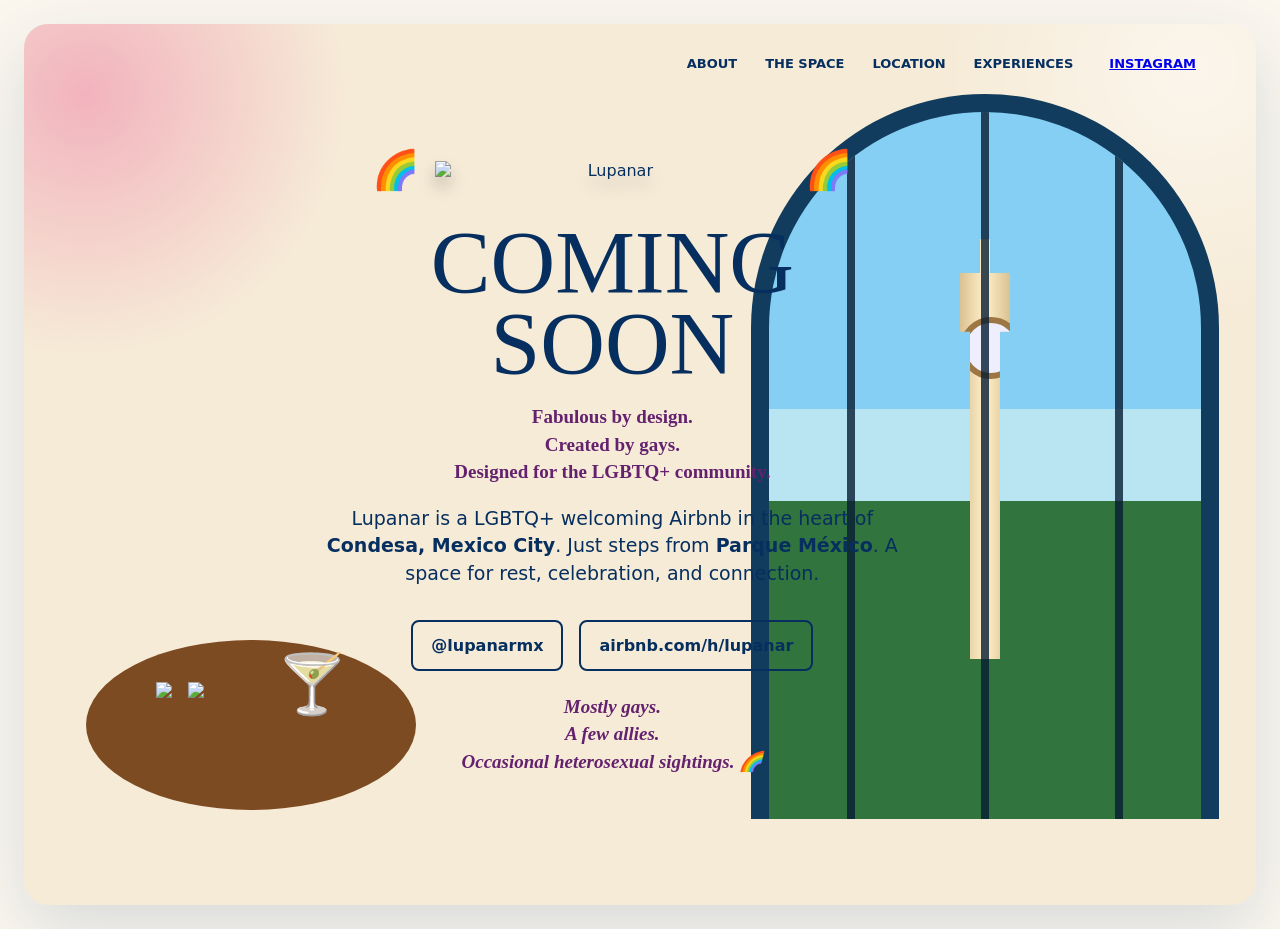
==== desktop.html @ e80e880b "Add files via upload" ====
<!doctype html><html lang="en"><head><meta charset="utf-8"><meta name="viewport" content="width=device-width,initial-scale=1"><title>Lupanar — Coming Soon</title><meta name="description" content="Lupanar is a LGBTQ+ welcoming Airbnb in Condesa, Mexico City. Just steps from Parque México."><link rel="stylesheet" href="styles.css"></head><body class="force-desktop"><main class="page"><section class="hero"><nav><div class="menu">☰</div><div class="links"><a>About</a><a>The Space</a><a>Location</a><a>Experiences</a></div><div><a href="https://www.instagram.com/lupanarmx/">Instagram</a></div></nav><section class="copy"><div class="brand"><span class="leaf">🌈</span><img src="assets/lupanar-plaque.jpeg" alt="Lupanar"><span class="leaf">🌈</span></div><h1>Coming Soon</h1><p class="tag">Fabulous by design.<br>Created by gays.<br>Designed for the LGBTQ+ community.</p><p>Lupanar is a LGBTQ+ welcoming Airbnb in the heart of <b>Condesa, Mexico City</b>. Just steps from <b>Parque México</b>. A space for rest, celebration, and connection.</p><div class="buttons"><a href="https://www.instagram.com/lupanarmx/">@lupanarmx</a><a href="https://www.airbnb.com/h/lupanar">airbnb.com/h/lupanar</a></div><p class="joke">Mostly gays.<br>A few allies.<br>Occasional heterosexual sightings. 🌈</p></section><aside class="arch"><div class="tower"><div></div></div></aside><div class="table"><img src="assets/coaster-bora.svg"><img src="assets/coaster-normal.svg"><div class="margarita">🍸</div></div><footer class="desktop-border"></footer><footer class="mobile-border"><img src="assets/tile-normal.svg"><img src="assets/tile-normal.svg"><img src="assets/tile-bora.svg"><img src="assets/tile-normal.svg"><img src="assets/tile-normal.svg"></footer></section></main></body></html>
---- styles.css ----
*{box-sizing:border-box}body{margin:0;background:#fbf7ef;color:#062f5f;font-family:Inter,system-ui,sans-serif;padding:24px}.hero{position:relative;min-height:860px;overflow:hidden;border-radius:24px;background:#f6ebd7;box-shadow:0 24px 70px #062f5f25}.hero:before{content:"";position:absolute;inset:0;background:radial-gradient(circle at 5% 8%,#e9388650,transparent 260px),radial-gradient(circle at 95% 5%,#fff8,transparent 250px)}nav{position:relative;z-index:2;display:flex;justify-content:flex-end;gap:36px;padding:32px 60px;font-weight:800;text-transform:uppercase;font-size:13px}.links{display:flex;gap:28px}.menu{display:none}.copy{position:relative;z-index:2;width:min(610px,48vw);margin:45px 0 130px 23%;text-align:center}.brand{display:flex;align-items:center;justify-content:center;gap:16px}.brand img{width:360px;max-width:58%;filter:drop-shadow(0 10px 8px #0003)}.leaf{font-size:38px}h1{font:500 clamp(64px,7vw,106px)/.9 Georgia,serif;text-transform:uppercase;margin:30px 0 20px}.tag{font:700 28px/1.25 Georgia,serif;color:#64216e}.copy p{font-size:19px;line-height:1.45}.buttons{display:flex;gap:16px;justify-content:center;flex-wrap:wrap;margin:32px 0 22px}.buttons a{border:2px solid currentColor;border-radius:8px;padding:14px 18px;text-decoration:none;color:inherit;font-weight:800}.joke{font:italic 700 22px/1.3 "Bradley Hand","Segoe Print",cursive;color:#64216e}.arch{position:absolute;right:3%;top:70px;bottom:86px;width:min(500px,38%);border:18px solid #123c5d;border-bottom:0;border-radius:999px 999px 0 0;background:linear-gradient(#85cef4 0 42%,#b9e4f2 42% 55%,#32743d 55%);overflow:hidden}.arch:after{content:"";position:absolute;inset:0;background:repeating-linear-gradient(90deg,transparent 0 18%,#061c32cc 18% 20%,transparent 20% 31%)}.tower{position:absolute;left:50%;top:18%;transform:translateX(-50%);width:100px;height:420px;background:linear-gradient(90deg,#b7925a,#fff0ca,#b7925a);clip-path:polygon(45% 0,55% 0,55% 8%,75% 8%,75% 22%,65% 22%,65% 100%,35% 100%,35% 22%,25% 22%,25% 8%,45% 8%)}.tower:after{content:"";position:absolute;left:25px;top:78px;width:50px;height:50px;border-radius:50%;background:#eef;border:6px solid #9d7743}.table{position:absolute;left:5%;bottom:95px;width:330px;height:170px;border-radius:50%;background:#7d4b22}.table img{position:relative;width:82px;top:42px;left:70px;margin-right:16px}.margarita{position:absolute;left:190px;top:10px;font-size:58px}.desktop-border{position:absolute;left:0;right:0;bottom:0;height:84px;background:url(assets/tile-normal.svg) left bottom/84px 84px repeat-x}.mobile-border{display:none}@media(max-width:760px){body{padding:0}.hero{border-radius:0;min-height:auto}.links{display:none}.menu{display:block}nav{padding:22px;justify-content:space-between}.copy{width:calc(100% - 40px);margin:25px auto 0}.brand img{width:260px}.leaf{font-size:28px}h1{font-size:56px}.tag{font-size:22px}.copy p{font-size:16px}.buttons{flex-direction:column}.arch{position:relative;right:auto;top:auto;bottom:auto;width:92%;height:390px;margin:25px auto 0;border-width:14px;border-bottom:0}.table,.desktop-border{display:none}.mobile-border{display:grid;grid-template-columns:repeat(5,1fr);height:86px}.mobile-border img{width:100%;height:100%;object-fit:cover}.joke{font-size:19px}}body.force-desktop{min-width:1100px}body.force-mobile{padding:0;max-width:430px;margin:auto}body.force-mobile .hero{border-radius:0;min-height:auto}body.force-mobile .links{display:none}body.force-mobile .menu{display:block}body.force-mobile nav{padding:22px;justify-content:space-between}body.force-mobile .copy{width:calc(100% - 40px);margin:25px auto 0}body.force-mobile .brand img{width:260px}body.force-mobile .leaf{font-size:28px}body.force-mobile h1{font-size:56px}body.force-mobile .tag{font-size:22px}body.force-mobile .copy p{font-size:16px}body.force-mobile .buttons{flex-direction:column}body.force-mobile .arch{position:relative;right:auto;top:auto;bottom:auto;width:92%;height:390px;margin:25px auto 0;border-width:14px;border-bottom:0}body.force-mobile .table,body.force-mobile .desktop-border{display:none}body.force-mobile .mobile-border{display:grid;grid-template-columns:repeat(5,1fr);height:86px}body.force-mobile .mobile-border img{width:100%;height:100%;object-fit:cover}
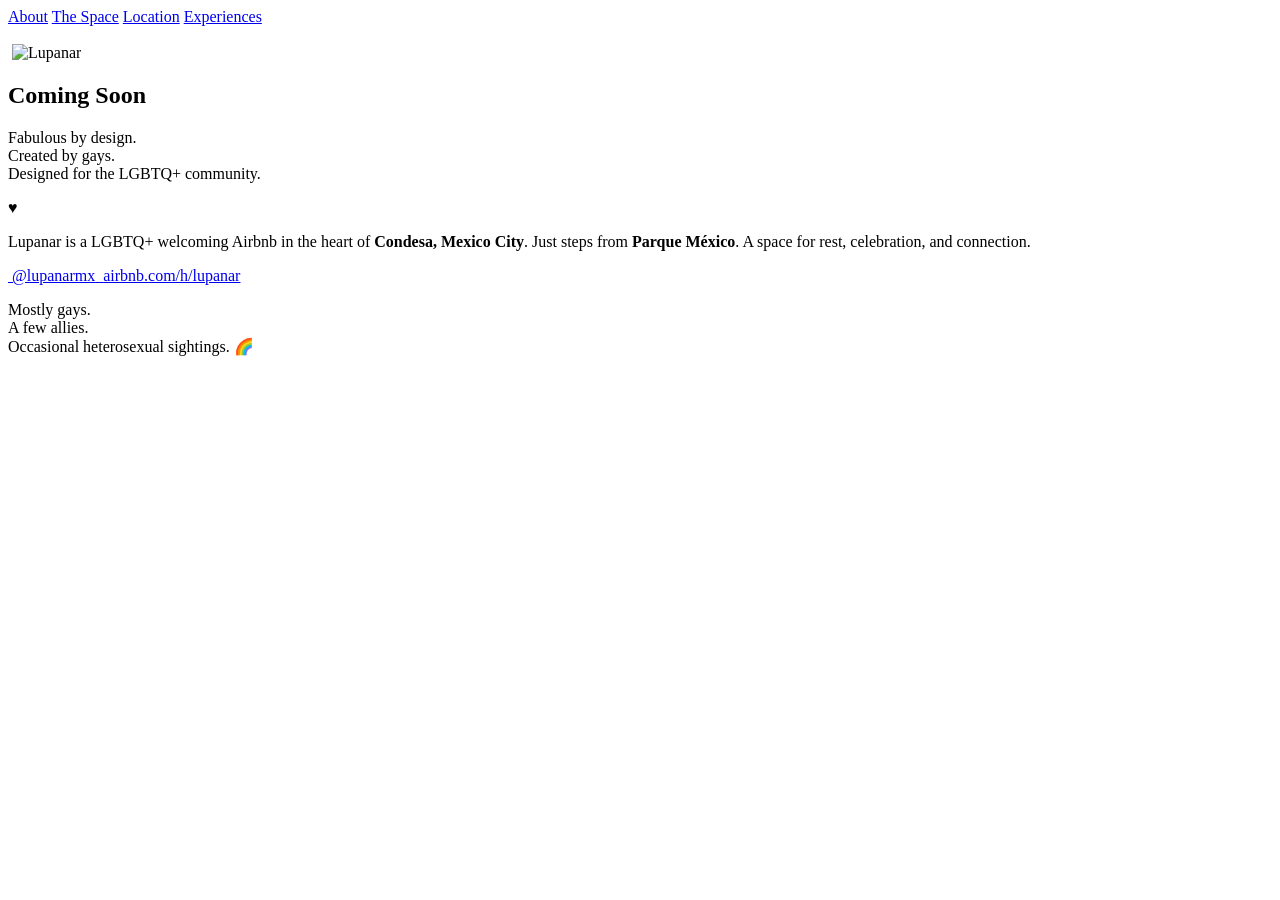
==== commit e237f27e: "Add files via upload" ====
--- a/desktop.html
+++ b/desktop.html
@@ -1 +1,86 @@
-<!doctype html><html lang="en"><head><meta charset="utf-8"><meta name="viewport" content="width=device-width,initial-scale=1"><title>Lupanar — Coming Soon</title><meta name="description" content="Lupanar is a LGBTQ+ welcoming Airbnb in Condesa, Mexico City. Just steps from Parque México."><link rel="stylesheet" href="styles.css"></head><body class="force-desktop"><main class="page"><section class="hero"><nav><div class="menu">☰</div><div class="links"><a>About</a><a>The Space</a><a>Location</a><a>Experiences</a></div><div><a href="https://www.instagram.com/lupanarmx/">Instagram</a></div></nav><section class="copy"><div class="brand"><span class="leaf">🌈</span><img src="assets/lupanar-plaque.jpeg" alt="Lupanar"><span class="leaf">🌈</span></div><h1>Coming Soon</h1><p class="tag">Fabulous by design.<br>Created by gays.<br>Designed for the LGBTQ+ community.</p><p>Lupanar is a LGBTQ+ welcoming Airbnb in the heart of <b>Condesa, Mexico City</b>. Just steps from <b>Parque México</b>. A space for rest, celebration, and connection.</p><div class="buttons"><a href="https://www.instagram.com/lupanarmx/">@lupanarmx</a><a href="https://www.airbnb.com/h/lupanar">airbnb.com/h/lupanar</a></div><p class="joke">Mostly gays.<br>A few allies.<br>Occasional heterosexual sightings. 🌈</p></section><aside class="arch"><div class="tower"><div></div></div></aside><div class="table"><img src="assets/coaster-bora.svg"><img src="assets/coaster-normal.svg"><div class="margarita">🍸</div></div><footer class="desktop-border"></footer><footer class="mobile-border"><img src="assets/tile-normal.svg"><img src="assets/tile-normal.svg"><img src="assets/tile-bora.svg"><img src="assets/tile-normal.svg"><img src="assets/tile-normal.svg"></footer></section></main></body></html>
+<!doctype html>
+<html lang="en">
+<head>
+  <meta charset="utf-8">
+  <meta name="viewport" content="width=device-width, initial-scale=1, viewport-fit=cover">
+  <title>Lupanar — Desktop Preview</title>
+  <meta name="description" content="Lupanar is a LGBTQ+ welcoming Airbnb in the heart of Condesa, Mexico City. Just steps from Parque México.">
+  <meta name="theme-color" content="#f6ebd7">
+  <link rel="icon" type="image/png" href="assets/plaque/favicon.png">
+  <link rel="apple-touch-icon" href="assets/plaque/apple-touch-icon.png">
+  <link rel="stylesheet" href="css/styles.css">
+</head>
+<body class="force-desktop">
+  <main class="site-shell">
+    <section class="hero">
+      <div class="bougainvillea" aria-hidden="true"></div>
+
+      <nav class="top-nav" aria-label="Primary">
+        <div class="hamburger" aria-hidden="true"><span></span><span></span><span></span></div>
+        <div class="text-links">
+          <a href="#about">About</a>
+          <a href="#space">The Space</a>
+          <a href="#location">Location</a>
+          <a href="#experiences">Experiences</a>
+        </div>
+        <div class="icon-links">
+          <a href="https://www.instagram.com/lupanarmx/" rel="noopener" aria-label="Instagram">
+            <img class="icon" src="assets/social/instagram.png" alt="">
+          </a>
+        </div>
+      </nav>
+
+      <div class="content">
+        <div class="brand-row">
+          <img class="leaf" src="assets/decor/rainbow-leaf-left.png" alt="">
+          <img class="plaque" src="assets/plaque/lupanar-plaque.webp" alt="Lupanar">
+          <img class="leaf" src="assets/decor/rainbow-leaf-right.png" alt="">
+        </div>
+
+        <h1>Coming Soon</h1>
+        <div class="divider" aria-hidden="true"></div>
+
+        <p class="tagline">Fabulous by design.<br>Created by gays.<br>Designed for the LGBTQ+ community.</p>
+        <div class="heart" aria-hidden="true">♥</div>
+
+        <p id="about" class="description">
+          Lupanar is a LGBTQ+ welcoming Airbnb in the heart of
+          <strong>Condesa, Mexico City</strong>. Just steps from
+          <strong>Parque México</strong>. A space for rest, celebration,
+          and connection.
+        </p>
+
+        <div class="cta-row">
+          <a class="cta instagram" href="https://www.instagram.com/lupanarmx/" rel="noopener">
+            <img src="assets/social/instagram.png" alt="">
+            <span>@lupanarmx</span>
+          </a>
+          <a class="cta airbnb" href="https://www.airbnb.com/h/lupanar" rel="noopener">
+            <img src="assets/social/airbnb.png" alt="">
+            <span>airbnb.com/h/lupanar</span>
+          </a>
+        </div>
+
+        <p class="joke">Mostly gays.<br>A few allies.<br>Occasional heterosexual sightings. 🌈</p>
+      </div>
+
+      <aside class="arch-scene" aria-label="Parque México clock tower">
+        <picture>
+          <source srcset="assets/parque-mexico/arch-clock-tower.webp" type="image/webp">
+          <img src="assets/parque-mexico/arch-clock-tower.png" alt="">
+        </picture>
+      </aside>
+
+      <div class="table-zone" aria-hidden="true">
+        <picture>
+          <source srcset="assets/furniture/table-margarita-bora-coasters.webp" type="image/webp">
+          <img src="assets/furniture/table-margarita-bora-coasters.png" alt="">
+        </picture>
+      </div>
+
+      <footer class="desktop-border" aria-hidden="true"></footer>
+      <footer class="mobile-border" aria-hidden="true"></footer>
+    </section>
+  </main>
+</body>
+</html>
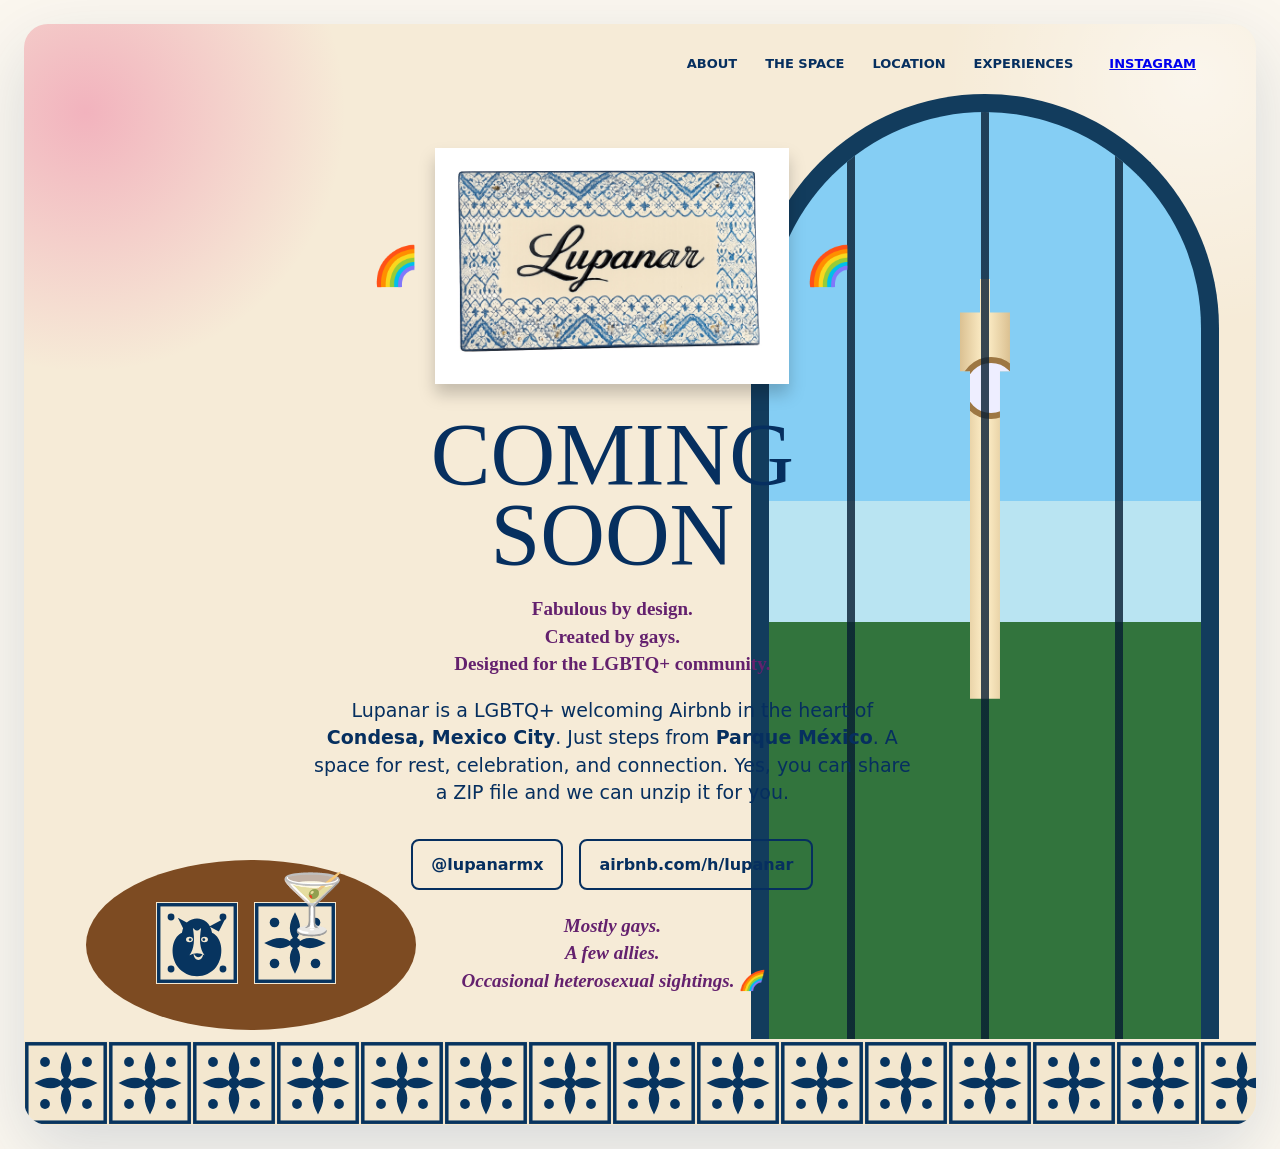
==== commit 6715a418: "Add zip-file support message to landing copy" ====
--- a/desktop.html
+++ b/desktop.html
@@ -1,86 +1 @@
-<!doctype html>
-<html lang="en">
-<head>
-  <meta charset="utf-8">
-  <meta name="viewport" content="width=device-width, initial-scale=1, viewport-fit=cover">
-  <title>Lupanar — Desktop Preview</title>
-  <meta name="description" content="Lupanar is a LGBTQ+ welcoming Airbnb in the heart of Condesa, Mexico City. Just steps from Parque México.">
-  <meta name="theme-color" content="#f6ebd7">
-  <link rel="icon" type="image/png" href="assets/plaque/favicon.png">
-  <link rel="apple-touch-icon" href="assets/plaque/apple-touch-icon.png">
-  <link rel="stylesheet" href="css/styles.css">
-</head>
-<body class="force-desktop">
-  <main class="site-shell">
-    <section class="hero">
-      <div class="bougainvillea" aria-hidden="true"></div>
-
-      <nav class="top-nav" aria-label="Primary">
-        <div class="hamburger" aria-hidden="true"><span></span><span></span><span></span></div>
-        <div class="text-links">
-          <a href="#about">About</a>
-          <a href="#space">The Space</a>
-          <a href="#location">Location</a>
-          <a href="#experiences">Experiences</a>
-        </div>
-        <div class="icon-links">
-          <a href="https://www.instagram.com/lupanarmx/" rel="noopener" aria-label="Instagram">
-            <img class="icon" src="assets/social/instagram.png" alt="">
-          </a>
-        </div>
-      </nav>
-
-      <div class="content">
-        <div class="brand-row">
-          <img class="leaf" src="assets/decor/rainbow-leaf-left.png" alt="">
-          <img class="plaque" src="assets/plaque/lupanar-plaque.webp" alt="Lupanar">
-          <img class="leaf" src="assets/decor/rainbow-leaf-right.png" alt="">
-        </div>
-
-        <h1>Coming Soon</h1>
-        <div class="divider" aria-hidden="true"></div>
-
-        <p class="tagline">Fabulous by design.<br>Created by gays.<br>Designed for the LGBTQ+ community.</p>
-        <div class="heart" aria-hidden="true">♥</div>
-
-        <p id="about" class="description">
-          Lupanar is a LGBTQ+ welcoming Airbnb in the heart of
-          <strong>Condesa, Mexico City</strong>. Just steps from
-          <strong>Parque México</strong>. A space for rest, celebration,
-          and connection.
-        </p>
-
-        <div class="cta-row">
-          <a class="cta instagram" href="https://www.instagram.com/lupanarmx/" rel="noopener">
-            <img src="assets/social/instagram.png" alt="">
-            <span>@lupanarmx</span>
-          </a>
-          <a class="cta airbnb" href="https://www.airbnb.com/h/lupanar" rel="noopener">
-            <img src="assets/social/airbnb.png" alt="">
-            <span>airbnb.com/h/lupanar</span>
-          </a>
-        </div>
-
-        <p class="joke">Mostly gays.<br>A few allies.<br>Occasional heterosexual sightings. 🌈</p>
-      </div>
-
-      <aside class="arch-scene" aria-label="Parque México clock tower">
-        <picture>
-          <source srcset="assets/parque-mexico/arch-clock-tower.webp" type="image/webp">
-          <img src="assets/parque-mexico/arch-clock-tower.png" alt="">
-        </picture>
-      </aside>
-
-      <div class="table-zone" aria-hidden="true">
-        <picture>
-          <source srcset="assets/furniture/table-margarita-bora-coasters.webp" type="image/webp">
-          <img src="assets/furniture/table-margarita-bora-coasters.png" alt="">
-        </picture>
-      </div>
-
-      <footer class="desktop-border" aria-hidden="true"></footer>
-      <footer class="mobile-border" aria-hidden="true"></footer>
-    </section>
-  </main>
-</body>
-</html>
+<!doctype html><html lang="en"><head><meta charset="utf-8"><meta name="viewport" content="width=device-width,initial-scale=1"><title>Lupanar — Coming Soon</title><meta name="description" content="Lupanar is a LGBTQ+ welcoming Airbnb in Condesa, Mexico City. Just steps from Parque México."><link rel="stylesheet" href="styles.css"></head><body class="force-desktop"><main class="page"><section class="hero"><nav><div class="menu">☰</div><div class="links"><a>About</a><a>The Space</a><a>Location</a><a>Experiences</a></div><div><a href="https://www.instagram.com/lupanarmx/">Instagram</a></div></nav><section class="copy"><div class="brand"><span class="leaf">🌈</span><img src="assets/lupanar-plaque.jpeg" alt="Lupanar"><span class="leaf">🌈</span></div><h1>Coming Soon</h1><p class="tag">Fabulous by design.<br>Created by gays.<br>Designed for the LGBTQ+ community.</p><p>Lupanar is a LGBTQ+ welcoming Airbnb in the heart of <b>Condesa, Mexico City</b>. Just steps from <b>Parque México</b>. A space for rest, celebration, and connection. Yes, you can share a ZIP file and we can unzip it for you.</p><div class="buttons"><a href="https://www.instagram.com/lupanarmx/">@lupanarmx</a><a href="https://www.airbnb.com/h/lupanar">airbnb.com/h/lupanar</a></div><p class="joke">Mostly gays.<br>A few allies.<br>Occasional heterosexual sightings. 🌈</p></section><aside class="arch"><div class="tower"><div></div></div></aside><div class="table"><img src="assets/coaster-bora.svg"><img src="assets/coaster-normal.svg"><div class="margarita">🍸</div></div><footer class="desktop-border"></footer><footer class="mobile-border"><img src="assets/tile-normal.svg"><img src="assets/tile-normal.svg"><img src="assets/tile-bora.svg"><img src="assets/tile-normal.svg"><img src="assets/tile-normal.svg"></footer></section></main></body></html>
--- a/styles.css
+++ b/styles.css
@@ -0,0 +1 @@
+*{box-sizing:border-box}body{margin:0;background:#fbf7ef;color:#062f5f;font-family:Inter,system-ui,sans-serif;padding:24px}.hero{position:relative;min-height:860px;overflow:hidden;border-radius:24px;background:#f6ebd7;box-shadow:0 24px 70px #062f5f25}.hero:before{content:"";position:absolute;inset:0;background:radial-gradient(circle at 5% 8%,#e9388650,transparent 260px),radial-gradient(circle at 95% 5%,#fff8,transparent 250px)}nav{position:relative;z-index:2;display:flex;justify-content:flex-end;gap:36px;padding:32px 60px;font-weight:800;text-transform:uppercase;font-size:13px}.links{display:flex;gap:28px}.menu{display:none}.copy{position:relative;z-index:2;width:min(610px,48vw);margin:45px 0 130px 23%;text-align:center}.brand{display:flex;align-items:center;justify-content:center;gap:16px}.brand img{width:360px;max-width:58%;filter:drop-shadow(0 10px 8px #0003)}.leaf{font-size:38px}h1{font:500 clamp(64px,7vw,106px)/.9 Georgia,serif;text-transform:uppercase;margin:30px 0 20px}.tag{font:700 28px/1.25 Georgia,serif;color:#64216e}.copy p{font-size:19px;line-height:1.45}.buttons{display:flex;gap:16px;justify-content:center;flex-wrap:wrap;margin:32px 0 22px}.buttons a{border:2px solid currentColor;border-radius:8px;padding:14px 18px;text-decoration:none;color:inherit;font-weight:800}.joke{font:italic 700 22px/1.3 "Bradley Hand","Segoe Print",cursive;color:#64216e}.arch{position:absolute;right:3%;top:70px;bottom:86px;width:min(500px,38%);border:18px solid #123c5d;border-bottom:0;border-radius:999px 999px 0 0;background:linear-gradient(#85cef4 0 42%,#b9e4f2 42% 55%,#32743d 55%);overflow:hidden}.arch:after{content:"";position:absolute;inset:0;background:repeating-linear-gradient(90deg,transparent 0 18%,#061c32cc 18% 20%,transparent 20% 31%)}.tower{position:absolute;left:50%;top:18%;transform:translateX(-50%);width:100px;height:420px;background:linear-gradient(90deg,#b7925a,#fff0ca,#b7925a);clip-path:polygon(45% 0,55% 0,55% 8%,75% 8%,75% 22%,65% 22%,65% 100%,35% 100%,35% 22%,25% 22%,25% 8%,45% 8%)}.tower:after{content:"";position:absolute;left:25px;top:78px;width:50px;height:50px;border-radius:50%;background:#eef;border:6px solid #9d7743}.table{position:absolute;left:5%;bottom:95px;width:330px;height:170px;border-radius:50%;background:#7d4b22}.table img{position:relative;width:82px;top:42px;left:70px;margin-right:16px}.margarita{position:absolute;left:190px;top:10px;font-size:58px}.desktop-border{position:absolute;left:0;right:0;bottom:0;height:84px;background:url(assets/tile-normal.svg) left bottom/84px 84px repeat-x}.mobile-border{display:none}@media(max-width:760px){body{padding:0}.hero{border-radius:0;min-height:auto}.links{display:none}.menu{display:block}nav{padding:22px;justify-content:space-between}.copy{width:calc(100% - 40px);margin:25px auto 0}.brand img{width:260px}.leaf{font-size:28px}h1{font-size:56px}.tag{font-size:22px}.copy p{font-size:16px}.buttons{flex-direction:column}.arch{position:relative;right:auto;top:auto;bottom:auto;width:92%;height:390px;margin:25px auto 0;border-width:14px;border-bottom:0}.table,.desktop-border{display:none}.mobile-border{display:grid;grid-template-columns:repeat(5,1fr);height:86px}.mobile-border img{width:100%;height:100%;object-fit:cover}.joke{font-size:19px}}body.force-desktop{min-width:1100px}body.force-mobile{padding:0;max-width:430px;margin:auto}body.force-mobile .hero{border-radius:0;min-height:auto}body.force-mobile .links{display:none}body.force-mobile .menu{display:block}body.force-mobile nav{padding:22px;justify-content:space-between}body.force-mobile .copy{width:calc(100% - 40px);margin:25px auto 0}body.force-mobile .brand img{width:260px}body.force-mobile .leaf{font-size:28px}body.force-mobile h1{font-size:56px}body.force-mobile .tag{font-size:22px}body.force-mobile .copy p{font-size:16px}body.force-mobile .buttons{flex-direction:column}body.force-mobile .arch{position:relative;right:auto;top:auto;bottom:auto;width:92%;height:390px;margin:25px auto 0;border-width:14px;border-bottom:0}body.force-mobile .table,body.force-mobile .desktop-border{display:none}body.force-mobile .mobile-border{display:grid;grid-template-columns:repeat(5,1fr);height:86px}body.force-mobile .mobile-border img{width:100%;height:100%;object-fit:cover}
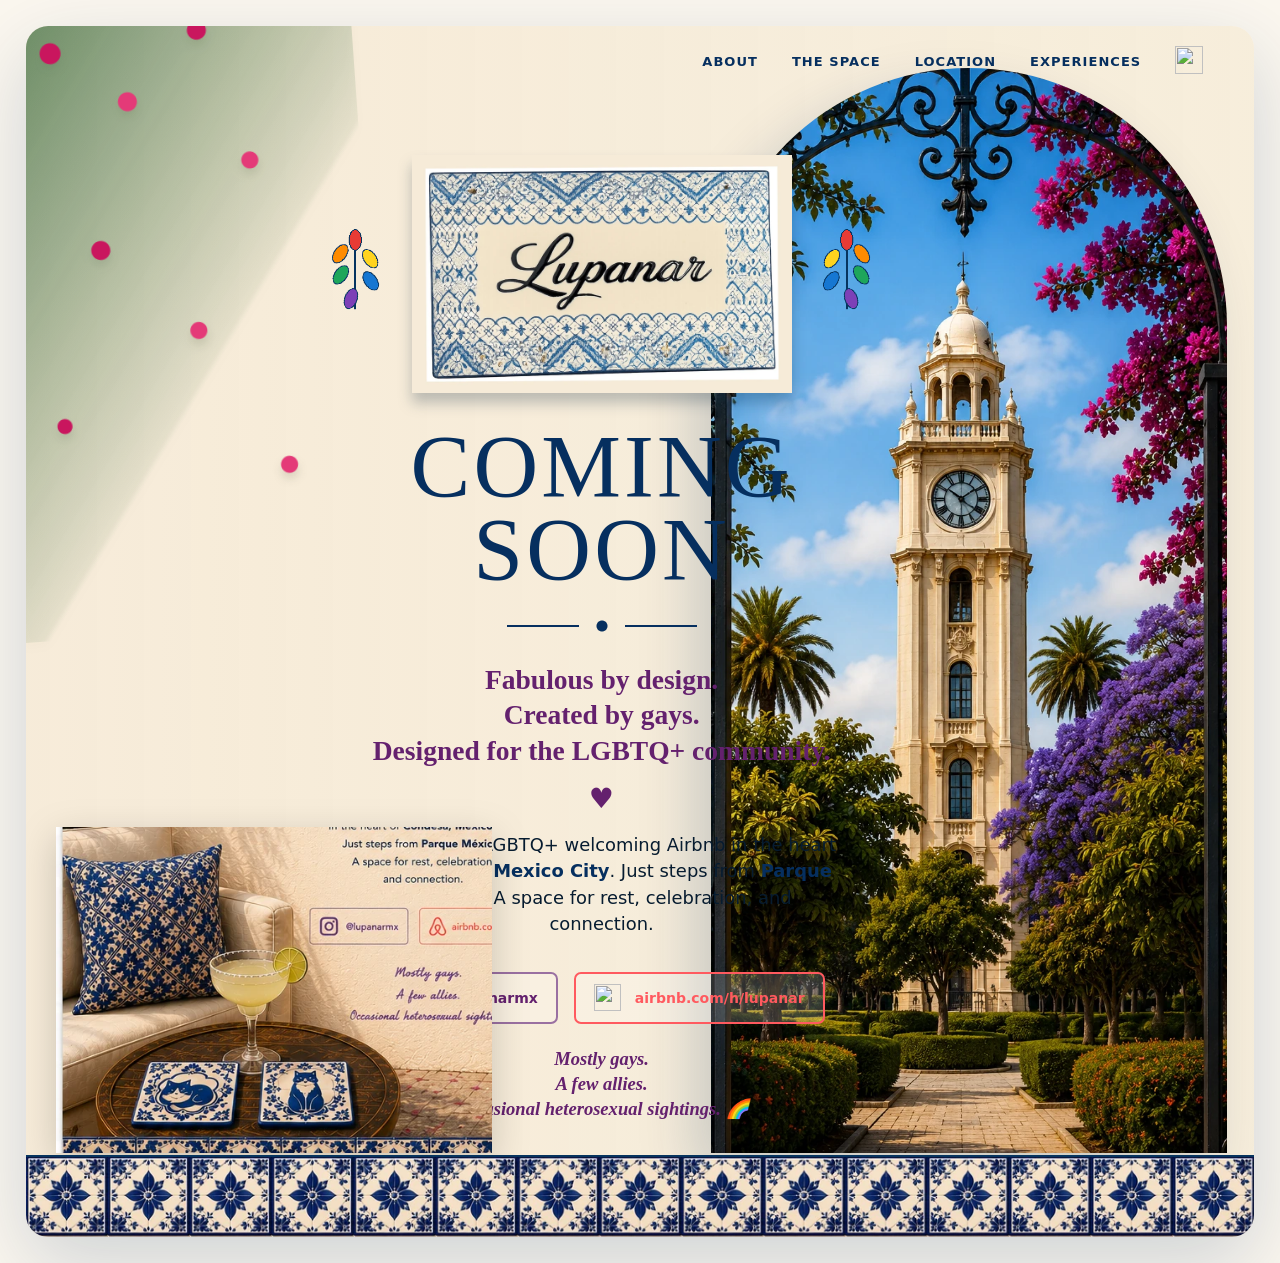
==== commit 65e8d9a2: "Merge pull request #4 from pfischermx/mock" ====
--- a/desktop.html
+++ b/desktop.html
@@ -1 +1,86 @@
-<!doctype html><html lang="en"><head><meta charset="utf-8"><meta name="viewport" content="width=device-width,initial-scale=1"><title>Lupanar — Coming Soon</title><meta name="description" content="Lupanar is a LGBTQ+ welcoming Airbnb in Condesa, Mexico City. Just steps from Parque México."><link rel="stylesheet" href="styles.css"></head><body class="force-desktop"><main class="page"><section class="hero"><nav><div class="menu">☰</div><div class="links"><a>About</a><a>The Space</a><a>Location</a><a>Experiences</a></div><div><a href="https://www.instagram.com/lupanarmx/">Instagram</a></div></nav><section class="copy"><div class="brand"><span class="leaf">🌈</span><img src="assets/lupanar-plaque.jpeg" alt="Lupanar"><span class="leaf">🌈</span></div><h1>Coming Soon</h1><p class="tag">Fabulous by design.<br>Created by gays.<br>Designed for the LGBTQ+ community.</p><p>Lupanar is a LGBTQ+ welcoming Airbnb in the heart of <b>Condesa, Mexico City</b>. Just steps from <b>Parque México</b>. A space for rest, celebration, and connection. Yes, you can share a ZIP file and we can unzip it for you.</p><div class="buttons"><a href="https://www.instagram.com/lupanarmx/">@lupanarmx</a><a href="https://www.airbnb.com/h/lupanar">airbnb.com/h/lupanar</a></div><p class="joke">Mostly gays.<br>A few allies.<br>Occasional heterosexual sightings. 🌈</p></section><aside class="arch"><div class="tower"><div></div></div></aside><div class="table"><img src="assets/coaster-bora.svg"><img src="assets/coaster-normal.svg"><div class="margarita">🍸</div></div><footer class="desktop-border"></footer><footer class="mobile-border"><img src="assets/tile-normal.svg"><img src="assets/tile-normal.svg"><img src="assets/tile-bora.svg"><img src="assets/tile-normal.svg"><img src="assets/tile-normal.svg"></footer></section></main></body></html>
+<!doctype html>
+<html lang="en">
+<head>
+  <meta charset="utf-8">
+  <meta name="viewport" content="width=device-width, initial-scale=1, viewport-fit=cover">
+  <title>Lupanar — Desktop Preview</title>
+  <meta name="description" content="Lupanar is a LGBTQ+ welcoming Airbnb in the heart of Condesa, Mexico City. Just steps from Parque México.">
+  <meta name="theme-color" content="#f6ebd7">
+  <link rel="icon" type="image/png" href="assets/plaque/favicon.png">
+  <link rel="apple-touch-icon" href="assets/plaque/apple-touch-icon.png">
+  <link rel="stylesheet" href="css/styles.css">
+</head>
+<body class="force-desktop">
+  <main class="site-shell">
+    <section class="hero">
+      <div class="bougainvillea" aria-hidden="true"></div>
+
+      <nav class="top-nav" aria-label="Primary">
+        <div class="hamburger" aria-hidden="true"><span></span><span></span><span></span></div>
+        <div class="text-links">
+          <a href="#about">About</a>
+          <a href="#space">The Space</a>
+          <a href="#location">Location</a>
+          <a href="#experiences">Experiences</a>
+        </div>
+        <div class="icon-links">
+          <a href="https://www.instagram.com/lupanarmx/" rel="noopener" aria-label="Instagram">
+            <img class="icon" src="assets/social/instagram.png" alt="">
+          </a>
+        </div>
+      </nav>
+
+      <div class="content">
+        <div class="brand-row">
+          <img class="leaf" src="assets/decor/rainbow-leaf-left.png" alt="">
+          <img class="plaque" src="assets/plaque/lupanar-plaque.webp" alt="Lupanar">
+          <img class="leaf" src="assets/decor/rainbow-leaf-right.png" alt="">
+        </div>
+
+        <h1>Coming Soon</h1>
+        <div class="divider" aria-hidden="true"></div>
+
+        <p class="tagline">Fabulous by design.<br>Created by gays.<br>Designed for the LGBTQ+ community.</p>
+        <div class="heart" aria-hidden="true">♥</div>
+
+        <p id="about" class="description">
+          Lupanar is a LGBTQ+ welcoming Airbnb in the heart of
+          <strong>Condesa, Mexico City</strong>. Just steps from
+          <strong>Parque México</strong>. A space for rest, celebration,
+          and connection.
+        </p>
+
+        <div class="cta-row">
+          <a class="cta instagram" href="https://www.instagram.com/lupanarmx/" rel="noopener">
+            <img src="assets/social/instagram.png" alt="">
+            <span>@lupanarmx</span>
+          </a>
+          <a class="cta airbnb" href="https://www.airbnb.com/h/lupanar" rel="noopener">
+            <img src="assets/social/airbnb.png" alt="">
+            <span>airbnb.com/h/lupanar</span>
+          </a>
+        </div>
+
+        <p class="joke">Mostly gays.<br>A few allies.<br>Occasional heterosexual sightings. 🌈</p>
+      </div>
+
+      <aside class="arch-scene" aria-label="Parque México clock tower">
+        <picture>
+          <source srcset="assets/parque-mexico/arch-clock-tower.webp" type="image/webp">
+          <img src="assets/parque-mexico/arch-clock-tower.png" alt="">
+        </picture>
+      </aside>
+
+      <div class="table-zone" aria-hidden="true">
+        <picture>
+          <source srcset="assets/furniture/table-margarita-bora-coasters.webp" type="image/webp">
+          <img src="assets/furniture/table-margarita-bora-coasters.png" alt="">
+        </picture>
+      </div>
+
+      <footer class="desktop-border" aria-hidden="true"></footer>
+      <footer class="mobile-border" aria-hidden="true"></footer>
+    </section>
+  </main>
+</body>
+</html>
--- a/css/styles.css
+++ b/css/styles.css
@@ -0,0 +1,475 @@
+
+:root {
+  --cream: #f6ebd7;
+  --navy: #062f5f;
+  --plum: #64216e;
+  --airbnb: #ff5a5f;
+  --shadow: 0 26px 80px rgba(6, 47, 95, .18);
+}
+
+* { box-sizing: border-box; }
+
+html { background: #fbf7ef; }
+
+body {
+  margin: 0;
+  min-height: 100dvh;
+  padding: clamp(10px, 2vw, 28px);
+  display: grid;
+  place-items: center;
+  color: var(--navy);
+  font-family: Inter, system-ui, -apple-system, BlinkMacSystemFont, "Segoe UI", sans-serif;
+}
+
+.site-shell { width: min(1480px, 100%); }
+
+.hero {
+  position: relative;
+  min-height: min(900px, calc(100dvh - 32px));
+  overflow: hidden;
+  border-radius: 22px;
+  background:
+    linear-gradient(90deg, rgba(246,235,215,.92), rgba(246,235,215,.82)),
+    url("../assets/decor/stucco-background.webp") center / cover;
+  box-shadow: var(--shadow);
+}
+
+.bougainvillea {
+  position: absolute;
+  left: -2%;
+  top: -5%;
+  width: 30%;
+  height: 55%;
+  z-index: 1;
+  background:
+    radial-gradient(circle at 18% 12%, #c9165e 0 10px, transparent 11px),
+    radial-gradient(circle at 38% 20%, #e43a78 0 9px, transparent 10px),
+    radial-gradient(circle at 58% 10%, #c9165e 0 9px, transparent 10px),
+    radial-gradient(circle at 70% 30%, #e43a78 0 8px, transparent 9px),
+    radial-gradient(circle at 28% 42%, #c9165e 0 9px, transparent 10px),
+    radial-gradient(circle at 53% 55%, #e43a78 0 8px, transparent 9px),
+    radial-gradient(circle at 15% 68%, #c9165e 0 7px, transparent 8px),
+    radial-gradient(circle at 75% 76%, #e43a78 0 8px, transparent 9px),
+    linear-gradient(125deg, rgba(38,96,45,.72), rgba(38,96,45,.08) 58%, transparent 59%);
+  filter: drop-shadow(0 6px 5px rgba(50,50,30,.15));
+  transform: rotate(-4deg);
+}
+
+.top-nav {
+  position: relative;
+  z-index: 20;
+  height: 72px;
+  display: flex;
+  justify-content: flex-end;
+  align-items: center;
+  gap: 34px;
+  padding: 0 clamp(32px, 4vw, 72px);
+  font-size: 13px;
+  font-weight: 900;
+  text-transform: uppercase;
+  letter-spacing: .08em;
+}
+
+.text-links, .icon-links {
+  display: flex;
+  align-items: center;
+  gap: 34px;
+}
+
+.top-nav a {
+  color: var(--navy);
+  text-decoration: none;
+}
+
+.hamburger { display: none; }
+
+.icon {
+  width: 28px;
+  height: 28px;
+}
+
+.content {
+  position: relative;
+  z-index: 12;
+  width: min(650px, 50vw);
+  margin-left: clamp(230px, 20vw, 350px);
+  margin-top: clamp(38px, 4.5vw, 72px);
+  text-align: center;
+}
+
+.brand-row {
+  display: grid;
+  grid-template-columns: 76px minmax(300px, 380px) 76px;
+  justify-content: center;
+  align-items: center;
+  gap: 18px;
+  margin-bottom: 32px;
+}
+
+.plaque {
+  width: min(380px, 100%);
+  filter: drop-shadow(0 10px 7px rgba(8,35,60,.25));
+}
+
+.leaf { width: 74px; }
+
+h1 {
+  margin: 0;
+  color: var(--navy);
+  font: 500 clamp(64px, 7vw, 106px)/.92 Georgia, "Times New Roman", serif;
+  text-transform: uppercase;
+  letter-spacing: .035em;
+}
+
+.divider {
+  width: 190px;
+  height: 24px;
+  margin: 24px auto;
+  background:
+    radial-gradient(circle, var(--navy) 0 5px, transparent 6px) center / 24px 24px no-repeat,
+    linear-gradient(var(--navy), var(--navy)) left 50% / 72px 2px no-repeat,
+    linear-gradient(var(--navy), var(--navy)) right 50% / 72px 2px no-repeat;
+}
+
+.tagline {
+  margin: 0 auto;
+  color: var(--plum);
+  font: 700 clamp(21px, 2.15vw, 31px)/1.28 Georgia, "Times New Roman", serif;
+}
+
+.heart {
+  color: var(--plum);
+  font-size: 28px;
+  margin: 14px 0 17px;
+}
+
+.description {
+  margin: 0 auto;
+  width: min(480px, 100%);
+  color: #071c30;
+  font-size: clamp(16px, 1.4vw, 20px);
+  line-height: 1.48;
+}
+
+.description strong { color: var(--navy); }
+
+.cta-row {
+  display: flex;
+  justify-content: center;
+  gap: 16px;
+  margin: 34px auto 22px;
+  flex-wrap: wrap;
+}
+
+.cta {
+  display: inline-flex;
+  gap: 14px;
+  align-items: center;
+  justify-content: center;
+  min-width: 172px;
+  min-height: 52px;
+  padding: 0 18px;
+  border-radius: 7px;
+  text-decoration: none;
+  font-weight: 800;
+  font-size: 14px;
+  background: rgba(255,255,255,.18);
+}
+
+.cta.instagram {
+  color: var(--plum);
+  border: 2px solid #9a70a1;
+}
+
+.cta.airbnb {
+  color: var(--airbnb);
+  border: 2px solid var(--airbnb);
+}
+
+.cta img {
+  width: 27px;
+  height: 27px;
+}
+
+.joke {
+  margin: 0 auto 116px;
+  color: var(--plum);
+  font: italic 700 clamp(17px, 1.45vw, 22px)/1.35 "Bradley Hand", "Segoe Print", "Comic Sans MS", cursive;
+}
+
+.arch-scene {
+  position: absolute;
+  z-index: 5;
+  top: 42px;
+  right: 2.2%;
+  bottom: 84px;
+  width: min(540px, 42%);
+  border-radius: 999px 999px 0 0;
+  overflow: hidden;
+  box-shadow: -18px 24px 55px rgba(6,47,95,.18);
+}
+
+.arch-scene img {
+  width: 100%;
+  height: 100%;
+  object-fit: cover;
+  display: block;
+}
+
+/* This is a single image asset for table + margarita + Bora coasters */
+.table-zone {
+  position: absolute;
+  left: 2.5%;
+  bottom: 84px;
+  width: min(520px, 34vw);
+  height: auto;
+  z-index: 15;
+}
+
+.table-zone img {
+  width: 100%;
+  height: auto;
+  display: block;
+  filter: drop-shadow(0 10px 18px rgba(0,0,0,.18));
+}
+
+.desktop-border {
+  position: absolute;
+  z-index: 30;
+  left: 0;
+  right: 0;
+  bottom: 0;
+  height: 82px;
+  background: url("../assets/decor/talavera-border-desktop.webp") left bottom / auto 82px repeat-x;
+  border-top: 2px solid #07345f;
+}
+
+.mobile-border { display: none; }
+
+body.force-desktop {
+  min-width: 1160px;
+}
+
+@media (max-width: 760px) {
+  body {
+    display: block;
+    padding: 0;
+  }
+
+  .site-shell {
+    max-width: 430px;
+    margin: 0 auto;
+  }
+
+  .hero {
+    border-radius: 0;
+    min-height: 100dvh;
+  }
+
+  .bougainvillea {
+    width: 62%;
+    height: 28%;
+    left: -20%;
+    top: -4%;
+  }
+
+  .top-nav {
+    height: 74px;
+    padding: max(14px, env(safe-area-inset-top)) 22px 0;
+    justify-content: space-between;
+  }
+
+  .text-links { display: none; }
+
+  .hamburger {
+    display: flex;
+    flex-direction: column;
+    gap: 5px;
+  }
+
+  .hamburger span {
+    width: 28px;
+    height: 3px;
+    background: var(--navy);
+    border-radius: 3px;
+  }
+
+  .icon-links { gap: 18px; }
+
+  .content {
+    width: min(100% - 40px, 380px);
+    margin: 30px auto 0;
+  }
+
+  .brand-row {
+    grid-template-columns: 42px minmax(210px, 270px) 42px;
+    gap: 8px;
+    margin-bottom: 30px;
+  }
+
+  .plaque { width: min(270px, 66vw); }
+
+  .leaf { width: 42px; }
+
+  h1 {
+    font-size: clamp(43px, 15vw, 64px);
+    line-height: .96;
+  }
+
+  .divider {
+    margin: 18px auto;
+    width: 150px;
+  }
+
+  .tagline { font-size: 22px; }
+
+  .description {
+    font-size: 16px;
+    width: min(320px, 100%);
+  }
+
+  .cta-row {
+    flex-direction: column;
+    width: min(320px, 100%);
+    margin-top: 28px;
+  }
+
+  .cta {
+    width: 100%;
+    min-height: 48px;
+  }
+
+  .joke {
+    margin-bottom: 30px;
+    font-size: 19px;
+  }
+
+  .arch-scene {
+    position: relative;
+    inset: auto;
+    width: min(92%, 350px);
+    height: 390px;
+    margin: 24px auto 0;
+    border-radius: 999px 999px 0 0;
+  }
+
+  .table-zone,
+  .desktop-border {
+    display: none;
+  }
+
+  .mobile-border {
+    display: block;
+    height: 86px;
+    background: url("../assets/decor/mobile-5-tile-bora-border.webp") center / 100% 100% no-repeat;
+    border-top: 2px solid #07345f;
+  }
+}
+
+/* Forced mobile page */
+body.force-mobile {
+  display: block;
+  padding: 0;
+}
+
+body.force-mobile .site-shell {
+  max-width: 430px;
+  margin: 0 auto;
+}
+
+body.force-mobile .hero {
+  border-radius: 0;
+  min-height: auto;
+}
+
+body.force-mobile .bougainvillea {
+  width: 62%;
+  height: 28%;
+  left: -20%;
+  top: -4%;
+}
+
+body.force-mobile .top-nav {
+  height: 74px;
+  padding: max(14px, env(safe-area-inset-top)) 22px 0;
+  justify-content: space-between;
+}
+
+body.force-mobile .text-links { display: none; }
+
+body.force-mobile .hamburger {
+  display: flex;
+  flex-direction: column;
+  gap: 5px;
+}
+
+body.force-mobile .hamburger span {
+  width: 28px;
+  height: 3px;
+  background: var(--navy);
+  border-radius: 3px;
+}
+
+body.force-mobile .content {
+  width: min(100% - 40px, 380px);
+  margin: 30px auto 0;
+}
+
+body.force-mobile .brand-row {
+  grid-template-columns: 42px minmax(210px, 270px) 42px;
+  gap: 8px;
+  margin-bottom: 30px;
+}
+
+body.force-mobile .plaque { width: min(270px, 66vw); }
+
+body.force-mobile .leaf { width: 42px; }
+
+body.force-mobile h1 {
+  font-size: clamp(43px, 15vw, 64px);
+  line-height: .96;
+}
+
+body.force-mobile .tagline { font-size: 22px; }
+
+body.force-mobile .description {
+  font-size: 16px;
+  width: min(320px, 100%);
+}
+
+body.force-mobile .cta-row {
+  flex-direction: column;
+  width: min(320px, 100%);
+  margin-top: 28px;
+}
+
+body.force-mobile .cta {
+  width: 100%;
+  min-height: 48px;
+}
+
+body.force-mobile .joke {
+  margin-bottom: 30px;
+  font-size: 19px;
+}
+
+body.force-mobile .arch-scene {
+  position: relative;
+  inset: auto;
+  width: min(92%, 350px);
+  height: 390px;
+  margin: 24px auto 0;
+  border-radius: 999px 999px 0 0;
+}
+
+body.force-mobile .table-zone,
+body.force-mobile .desktop-border {
+  display: none;
+}
+
+body.force-mobile .mobile-border {
+  display: block;
+  height: 86px;
+  background: url("../assets/decor/mobile-5-tile-bora-border.webp") center / 100% 100% no-repeat;
+  border-top: 2px solid #07345f;
+}
